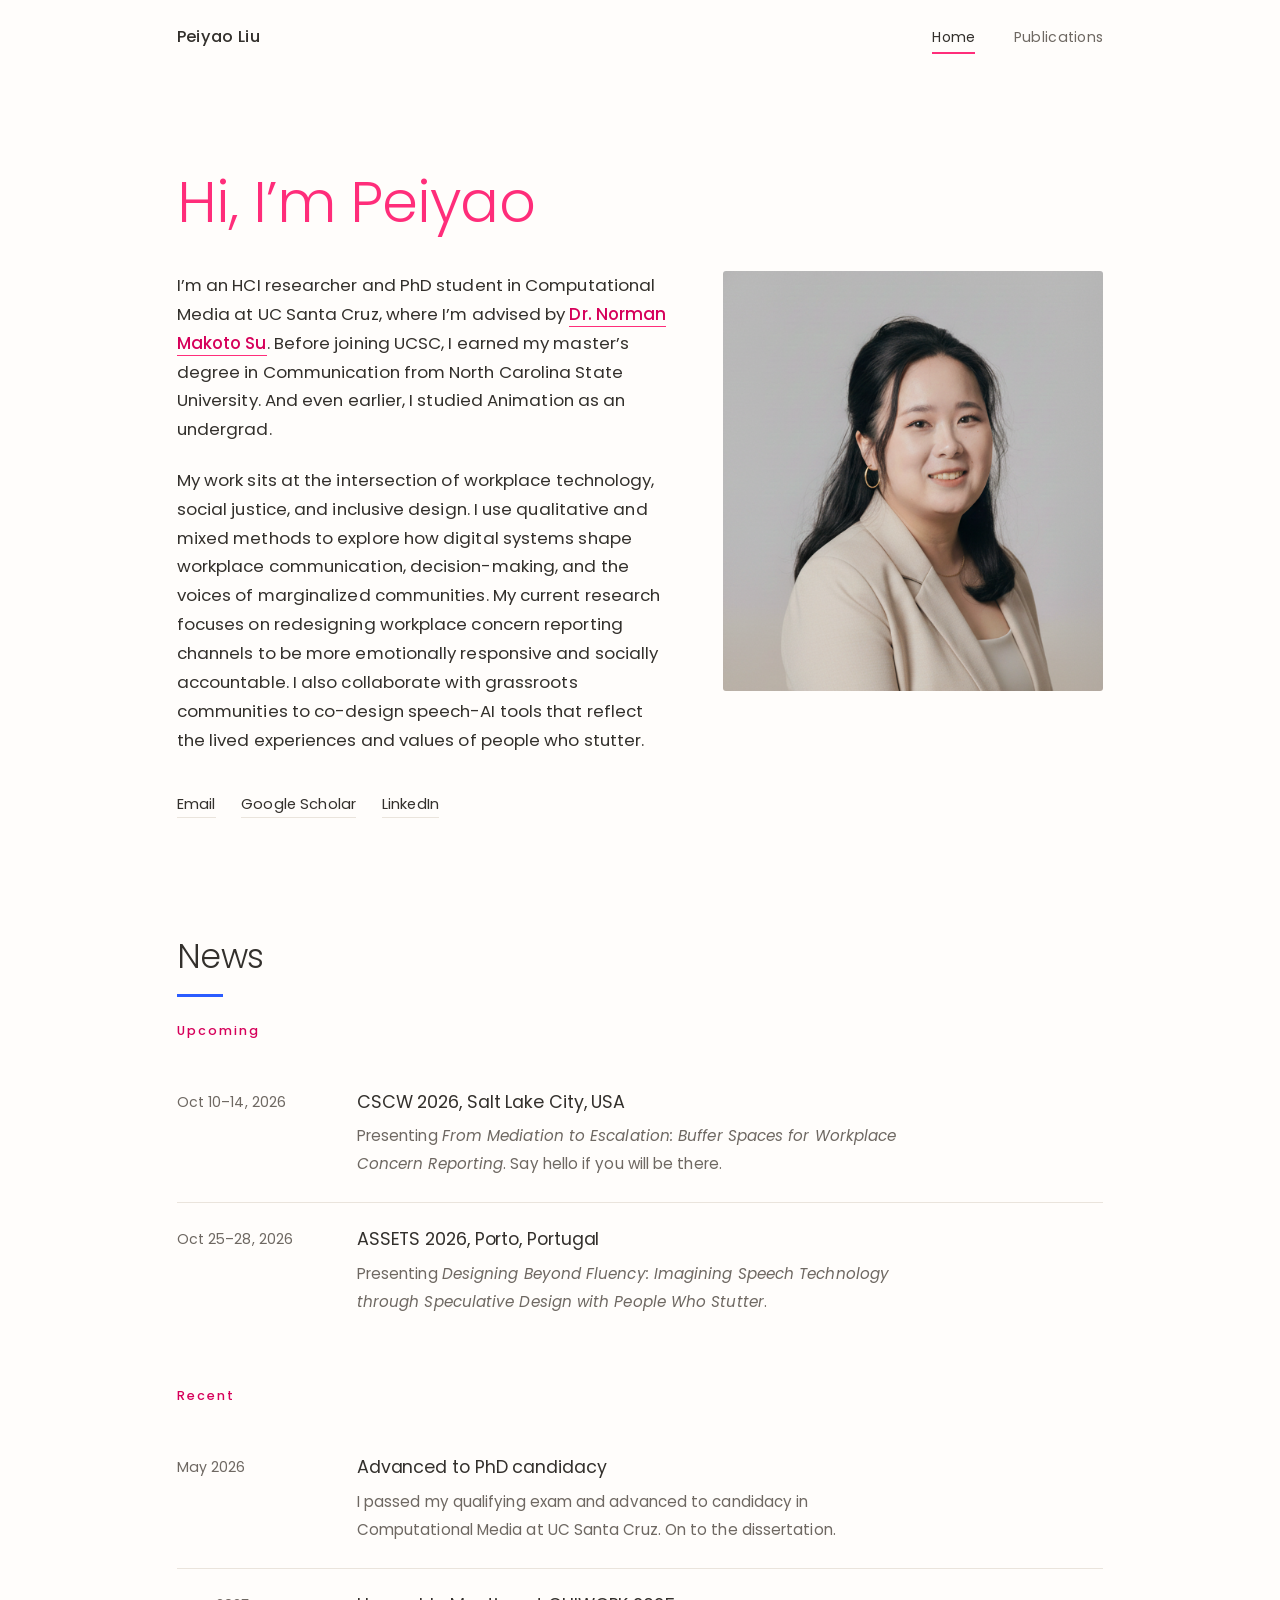
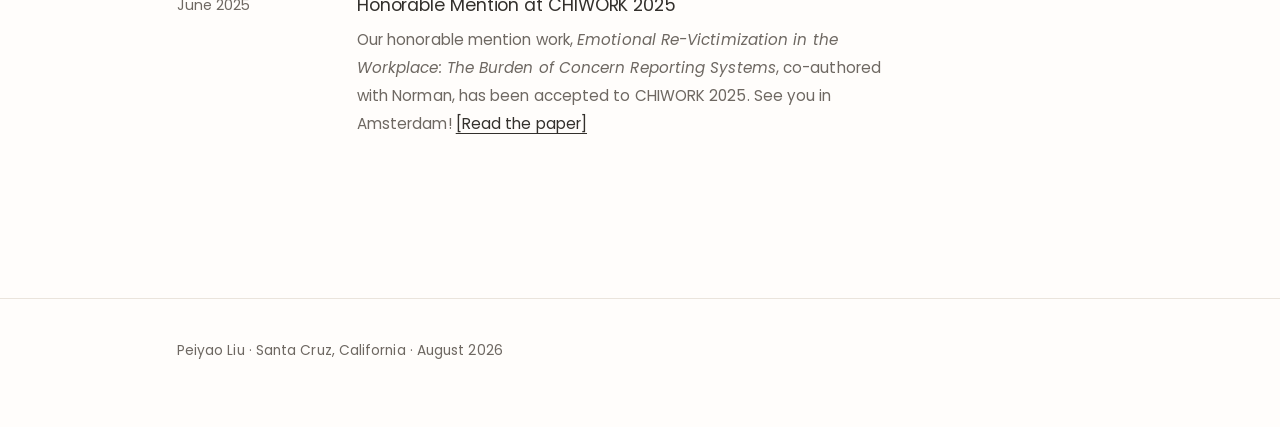
==== index.html @ ec0db19b "Update index.html" ====
<!doctype html>
<html lang="en">
<head>
<meta charset="utf-8">
<meta name="viewport" content="width=device-width, initial-scale=1">
<title>Peiyao Liu | PhD Candidate in Computational Media, UC Santa Cruz</title>
<meta name="description" content="Peiyao Liu is a PhD candidate in Computational Media at UC Santa Cruz researching the future of work, immigrant workers in tech, AI ethics, and social media for marginalized groups.">
<link rel="canonical" href="https://peiyao611.github.io/">
<meta property="og:type" content="website">
<meta property="og:title" content="Peiyao Liu | PhD Candidate in Computational Media, UC Santa Cruz">
<meta property="og:description" content="Peiyao Liu is a PhD candidate in Computational Media at UC Santa Cruz researching the future of work, immigrant workers in tech, AI ethics, and social media for marginalized groups.">
<meta property="og:url" content="https://peiyao611.github.io/">
<meta name="twitter:card" content="summary">
<link rel="preconnect" href="https://fonts.googleapis.com">
<link rel="preconnect" href="https://fonts.gstatic.com" crossorigin>
<link href="https://fonts.googleapis.com/css2?family=Poppins:ital,wght@0,300;0,400;0,500;0,600;1,400;1,600&display=swap" rel="stylesheet">
<link rel="stylesheet" href="assets/style.css">
<script type="application/ld+json">
{
  "@context": "https://schema.org",
  "@type": "Person",
  "name": "Peiyao Liu",
  "url": "https://peiyao611.github.io/",
  "jobTitle": "PhD Candidate",
  "affiliation": { "@type": "CollegeOrUniversity", "name": "University of California, Santa Cruz" },
  "knowsAbout": ["Human-Computer Interaction", "Future of work", "AI ethics", "Social media and social justice"],
  "sameAs": [
    "https://scholar.google.com/citations?user=ZYNm7hAAAAAJ&amp",
    "https://orcid.org/0000-0001-8702-888X",
    "https://peiyaoliu.sites.ucsc.edu",
    "https://github.com/peiyao611",
    "https://www.linkedin.com/in/peiyaoliu"
  ]
}
</script>
</head>

<body>
<a class="skip-link" href="#main">Skip to content</a>
<header class="topbar">
  <div class="shell topbar__inner">
    <a class="wordmark" href="index.html">Peiyao Liu</a>
    <nav class="nav" aria-label="Main">
      <a href="index.html" aria-current="page">Home</a>
      <a href="publications.html">Publications</a>
    </nav>
  </div>
</header>

<main id="main">

<section class="hero">
    <div class="shell">
      <h1 class="pink">Hi, I&rsquo;m Peiyao</h1>
      <div style="display:flex;flex-wrap:wrap;gap:3.5rem;align-items:flex-start">
        <div style="flex:1 1 360px;min-width:0">
          <p style="max-width:none">I&rsquo;m an HCI researcher and PhD student in Computational Media at UC Santa Cruz, where I&rsquo;m advised by <a href="https://users.soe.ucsc.edu/~normsu/" target="_blank" rel="noopener" style="color:var(--pink-deep);font-weight:500;text-decoration:none;border-bottom:1.5px solid var(--pink)">Dr. Norman Makoto Su</a>. Before joining UCSC, I earned my master&rsquo;s degree in Communication from North Carolina State University. And even earlier, I studied Animation as an undergrad.</p>
          <p style="max-width:none">My work sits at the intersection of workplace technology, social justice, and inclusive design. I use qualitative and mixed methods to explore how digital systems shape workplace communication, decision-making, and the voices of marginalized communities. My current research focuses on redesigning workplace concern reporting channels to be more emotionally responsive and socially accountable. I also collaborate with grassroots communities to co-design speech-AI tools that reflect the lived experiences and values of people who stutter.</p>
          <ul class="linkrow">
            <li><a href="mailto:pliu62@ucsc.edu">Email</a></li>
            <li><a href="https://scholar.google.com/citations?user=ZYNm7hAAAAAJ&amp;hl=en" rel="me">Google Scholar</a></li>
            <li><a href="https://www.linkedin.com/in/peiyaoliu" rel="me">LinkedIn</a></li>
          </ul>
        </div>
        <div style="flex:0 1 380px;min-width:250px">
          <img src="assets/images/portrait.png" alt="Portrait of Peiyao Liu" style="width:100%;border-radius:3px" onerror="this.remove()">
        </div>
      </div>
    </div>
  </section>

<section class="section">
    <div class="shell">
      <h2>News</h2>
      <hr class="dash dash--blue">

      <p class="cite__year cite__year--first">Upcoming</p>
      <ul class="entries">
        <li class="entry entry--plain reveal">
          <div class="entry__meta">Oct 10&ndash;14, 2026</div>
          <div>
            <h3 class="entry__title">CSCW 2026, Salt Lake City, USA</h3>
            <p class="entry__body">Presenting <em>From Mediation to Escalation: Buffer Spaces for Workplace Concern Reporting</em>. Say hello if you will be there.</p>
          </div>
        </li>
        <li class="entry entry--plain reveal">
          <div class="entry__meta">Oct 25&ndash;28, 2026</div>
          <div>
            <h3 class="entry__title">ASSETS 2026, Porto, Portugal</h3>
            <p class="entry__body">Presenting <em>Designing Beyond Fluency: Imagining Speech Technology through Speculative Design with People Who Stutter</em>.</p>
          </div>
        </li>
      </ul>

      <p class="cite__year">Recent</p>
      <ul class="entries">
        <li class="entry entry--plain reveal">
          <div class="entry__meta">May 2026</div>
          <div>
            <h3 class="entry__title">Advanced to PhD candidacy</h3>
            <p class="entry__body">I passed my qualifying exam and advanced to candidacy in Computational Media at UC Santa Cruz. On to the dissertation.</p>
          </div>
        </li>
        <li class="entry entry--plain reveal">
          <div class="entry__meta">June 2025</div>
          <div>
            <h3 class="entry__title">Honorable Mention at CHIWORK 2025</h3>
            <p class="entry__body">Our honorable mention work, <em>Emotional Re-Victimization in the Workplace: The Burden of Concern Reporting Systems</em>, co-authored with Norman, has been accepted to CHIWORK 2025. See you in Amsterdam! <a href="https://dl.acm.org/doi/pdf/10.1145/3729176.3729188" target="_blank" rel="noopener">[Read the paper]</a></p>
          </div>
        </li>
      </ul>
    </div>
  </section>

<footer class="footer">
  <div class="shell">
    <p>Peiyao Liu &middot; Santa Cruz, California &middot; August 2026</p>
  </div>
</footer>

<script src="assets/main.js"></script>
</body>
</html>
---- assets/style.css ----
/* =========================================================
   Personal site stylesheet
   Palette and fonts live in the :root block below.
   ========================================================= */

:root {
  --paper:      #FFFDFB;
  --surface:    #FFFFFF;
  --ink:        #33302C;
  --ink-soft:   #6E6862;
  --rule:       #EAE4DC;

  --pink:       #FF2D7A;
  --pink-deep:  #D6005A;
  --blue:       #2B5CFF;
  --blue-deep:  #1B3FD1;

  --font: "Poppins", system-ui, -apple-system, sans-serif;

  --measure: 62ch;
  --gutter: clamp(1.5rem, 6vw, 5.5rem);
  --shell: 1080px;
}

*, *::before, *::after { box-sizing: border-box; }

html { scroll-behavior: smooth; }

body {
  margin: 0;
  background: var(--paper);
  color: var(--ink);
  font-family: var(--font);
  font-weight: 400;
  font-size: 1.02rem;
  line-height: 1.72;
  letter-spacing: 0.005em;
  -webkit-font-smoothing: antialiased;
}

::selection { background: var(--pink); color: #fff; }

img { max-width: 100%; display: block; }

a { color: var(--ink); text-decoration-thickness: 1px; text-underline-offset: 4px; transition: color 0.2s ease; }
a:hover { color: var(--pink-deep); }

:focus-visible { outline: 2px solid var(--pink); outline-offset: 4px; border-radius: 2px; }

.shell { width: 100%; max-width: var(--shell); margin-inline: auto; padding-inline: var(--gutter); }

.skip-link { position: absolute; left: -9999px; background: var(--ink); color: #fff; padding: 0.6rem 1rem; z-index: 99; }
.skip-link:focus { left: 1rem; top: 1rem; }

/* ---------- top bar ---------- */

.topbar {
  position: sticky; top: 0; z-index: 50;
  background: rgba(255, 253, 251, 0.92);
  backdrop-filter: blur(10px);
}

.topbar__inner {
  display: flex; align-items: center; justify-content: space-between;
  gap: 1.5rem; min-height: 74px;
}

.wordmark {
  font-size: 1.02rem;
  font-weight: 500;
  letter-spacing: 0.02em;
  color: var(--ink);
  text-decoration: none;
}
.wordmark:hover { color: var(--pink-deep); }

.nav { display: flex; gap: clamp(1.1rem, 3vw, 2.4rem); }

.nav a {
  font-size: 0.88rem;
  font-weight: 400;
  letter-spacing: 0.02em;
  color: var(--ink-soft);
  text-decoration: none;
  padding: 0.3rem 0;
  position: relative;
}
.nav a::after {
  content: "";
  position: absolute; left: 0; right: 0; bottom: 0;
  height: 2px; background: var(--pink);
  transform: scaleX(0); transform-origin: left;
  transition: transform 0.3s cubic-bezier(0.22, 1, 0.36, 1);
}
.nav a:hover { color: var(--ink); }
.nav a:hover::after, .nav a[aria-current="page"]::after { transform: scaleX(1); }
.nav a[aria-current="page"] { color: var(--ink); }

/* ---------- typography ---------- */

h1, h2, h3 { font-weight: 300; line-height: 1.14; margin: 0 0 1.1rem; letter-spacing: -0.015em; }
h1 { font-size: clamp(2.4rem, 5.5vw, 3.6rem); }
h2 { font-size: clamp(1.55rem, 3vw, 2.1rem); }
h3 { font-size: 1.16rem; font-weight: 500; line-height: 1.45; letter-spacing: 0; margin-bottom: 0.5rem; }

h1.pink { color: var(--pink); }
.hilite { color: var(--pink); }
.hilite--blue { color: var(--blue); }

p { max-width: var(--measure); margin: 0 0 1.35rem; }
.lede { font-size: 1.06rem; color: var(--ink-soft); }
.muted { color: var(--ink-soft); }

/* the short accent dash used under section headings */
.dash { width: 46px; height: 3px; background: var(--pink); border: 0; margin: 0 0 1.4rem; }
.dash--blue { background: var(--blue); }
.dash--right { margin-left: auto; }

/* status flag next to a title, e.g. (Accepted) */
.status { color: var(--pink); font-style: italic; font-weight: 400; font-size: 0.92em; }

/* fill-me-in marker */
.todo { color: var(--pink-deep); }

.section { padding-block: clamp(2rem, 4vw, 3rem); }
.section--tight { padding-block: clamp(1.2rem, 2.5vw, 1.8rem); }
.section--first { padding-top: clamp(1.8rem, 4vw, 2.8rem); }

/* ---------- hero ---------- */

.hero { padding-block: clamp(3rem, 9vw, 6rem) clamp(2rem, 5vw, 3.5rem); }
.hero h1 { margin-bottom: 2.2rem; }
.hero p { font-size: 1.05rem; }
.hero__grid { display: grid; grid-template-columns: minmax(0, 1.55fr) minmax(0, 1fr); gap: clamp(2rem, 5vw, 4.5rem); align-items: start; }
.hero__grid .portrait { max-width: 100%; }
@media (max-width: 760px) { .hero__grid { grid-template-columns: 1fr; } .hero__grid .portrait { max-width: 250px; } }

.linkrow { display: flex; flex-wrap: wrap; gap: 1.6rem; margin-top: 2.2rem; padding: 0; list-style: none; }
.linkrow a {
  font-size: 0.92rem;
  letter-spacing: 0.01em;
  color: var(--ink);
  text-decoration: none;
  padding-bottom: 3px;
  border-bottom: 1.5px solid var(--rule);
  transition: border-color 0.22s ease, color 0.22s ease;
}
.linkrow a:hover { color: var(--pink-deep); border-color: var(--pink); }

/* ---------- research blocks ---------- */

.blocks { display: grid; grid-template-columns: repeat(auto-fit, minmax(250px, 1fr)); gap: clamp(2rem, 4vw, 3.2rem); margin-top: 1rem; }

.block__no {
  font-size: 0.82rem;
  letter-spacing: 0.14em;
  color: var(--pink);
  display: block;
  margin-bottom: 0.9rem;
}
.blocks > div:nth-child(2) .block__no { color: var(--blue); }
.blocks > div:nth-child(3) .block__no { color: var(--ink-soft); }
.blocks p { font-size: 0.97rem; color: var(--ink-soft); margin-bottom: 0; }

/* ---------- publication and news entries ---------- */

.entries { list-style: none; margin: 0; padding: 0; }

.entry {
  display: grid;
  grid-template-columns: 270px minmax(0, 1fr);
  gap: clamp(1.5rem, 4vw, 3rem);
  padding-block: clamp(2rem, 4vw, 3.2rem);
  align-items: start;
}
.entry + .entry { border-top: 1px solid var(--rule); }

.entry__thumb { background: #F4F1EC; border-radius: 3px; overflow: hidden; aspect-ratio: 4 / 3; }
.entry__thumb img { width: 100%; height: 100%; object-fit: cover; }

.entry__title { font-size: 1.3rem; font-weight: 400; line-height: 1.4; letter-spacing: -0.005em; margin: 0 0 0.5rem; }
.entry__authors { font-size: 0.95rem; font-style: italic; color: var(--ink); margin: 0 0 0.7rem; }
.entry__authors strong { font-weight: 600; font-style: italic; }
.entry__body { font-size: 0.95rem; color: var(--ink-soft); margin: 0; line-height: 1.85; }
.entry__links { margin-top: 1rem; display: flex; flex-wrap: wrap; gap: 0.6rem; align-items: baseline; font-size: 0.9rem; }
.entry__venue { color: var(--pink); }

/* text-only entry rows, for news / teaching / service */
.entry--plain { grid-template-columns: 132px minmax(0, 1fr); padding-block: 1.5rem; }
.entry--plain .entry__meta { font-size: 0.88rem; color: var(--ink-soft); }
.entry--plain .entry__title { font-size: 1.1rem; }

/* ---------- layout helpers ---------- */

.split { display: grid; grid-template-columns: repeat(auto-fit, minmax(275px, 1fr)); gap: clamp(2rem, 5vw, 4rem); align-items: start; }

.figure { margin: 0; background: #F4F1EC; border-radius: 3px; overflow: hidden; }
.figure img { width: 100%; }
.figure figcaption { font-size: 0.85rem; color: var(--ink-soft); padding: 0.85rem 0.2rem; }

.portrait { max-width: 300px; border-radius: 3px; overflow: hidden; background: #F4F1EC; aspect-ratio: 4 / 5; }
.portrait img { width: 100%; height: 100%; object-fit: cover; }

.callout { border-left: 3px solid var(--pink); padding: 0.2rem 0 0.2rem 1.6rem; }
.callout p:last-child { margin-bottom: 0; }

/* ---------- footer ---------- */

.footer { margin-top: clamp(3rem, 7vw, 5.5rem); padding-block: 2.5rem 4rem; border-top: 1px solid var(--rule); }
.footer p { font-size: 0.86rem; color: var(--ink-soft); margin: 0; }

/* ---------- scroll reveal ---------- */

.reveal { opacity: 0; transform: translateY(18px); }
.reveal.is-visible {
  opacity: 1; transform: none;
  transition: opacity 0.7s ease, transform 0.7s cubic-bezier(0.22, 1, 0.36, 1);
}

@media (prefers-reduced-motion: reduce) {
  html { scroll-behavior: auto; }
  .reveal, .reveal.is-visible { opacity: 1; transform: none; transition: none; }
}

/* ---------- responsive ---------- */

@media (max-width: 760px) {
  body { line-height: 1.68; }
  .entry { grid-template-columns: 1fr; gap: 1.2rem; }
  .entry__thumb { max-width: 320px; }
  .entry--plain { grid-template-columns: 1fr; gap: 0.3rem; }
  .topbar__inner { flex-direction: column; align-items: flex-start; gap: 0.25rem; padding-block: 0.9rem; min-height: 0; }
  .nav { flex-wrap: wrap; }
}

.hero__grid {
  display: grid;
  grid-template-columns: minmax(0, 1.55fr) minmax(0, 1fr);
  gap: clamp(2rem, 5vw, 4.5rem);
  align-items: start;
}
.hero__grid > div:first-child p { max-width: none; }
.hero__grid .portrait { max-width: 100%; }
@media (max-width: 760px) {
  .hero__grid { grid-template-columns: 1fr; }
  .hero__grid .portrait { max-width: 250px; }
}

.cite-list { list-style: none; margin: 0; padding: 0; }
.cite { margin: 0 0 2rem; max-width: 76ch; }
.cite:last-child { margin-bottom: 0; }
.cite p { max-width: none; margin: 0; font-size: 0.97rem; line-height: 1.8; color: var(--ink-soft); }
.cite strong { color: var(--ink); font-weight: 600; }
.cite__title { color: var(--ink); font-weight: 500; }
.cite__year { font-size: 0.8rem; font-weight: 500; letter-spacing: 0.16em; color: var(--pink-deep); margin: 2.8rem 0 1.5rem; }
.cite__year--first { margin-top: 1.4rem; }
.cite__award { color: var(--pink); font-weight: 500; }
.cite__note { font-size: 0.9rem; }

.section--first h1 { font-size: clamp(2.2rem, 4.5vw, 3.2rem); }
.section--first { padding-top: 2rem; padding-bottom: 0; }
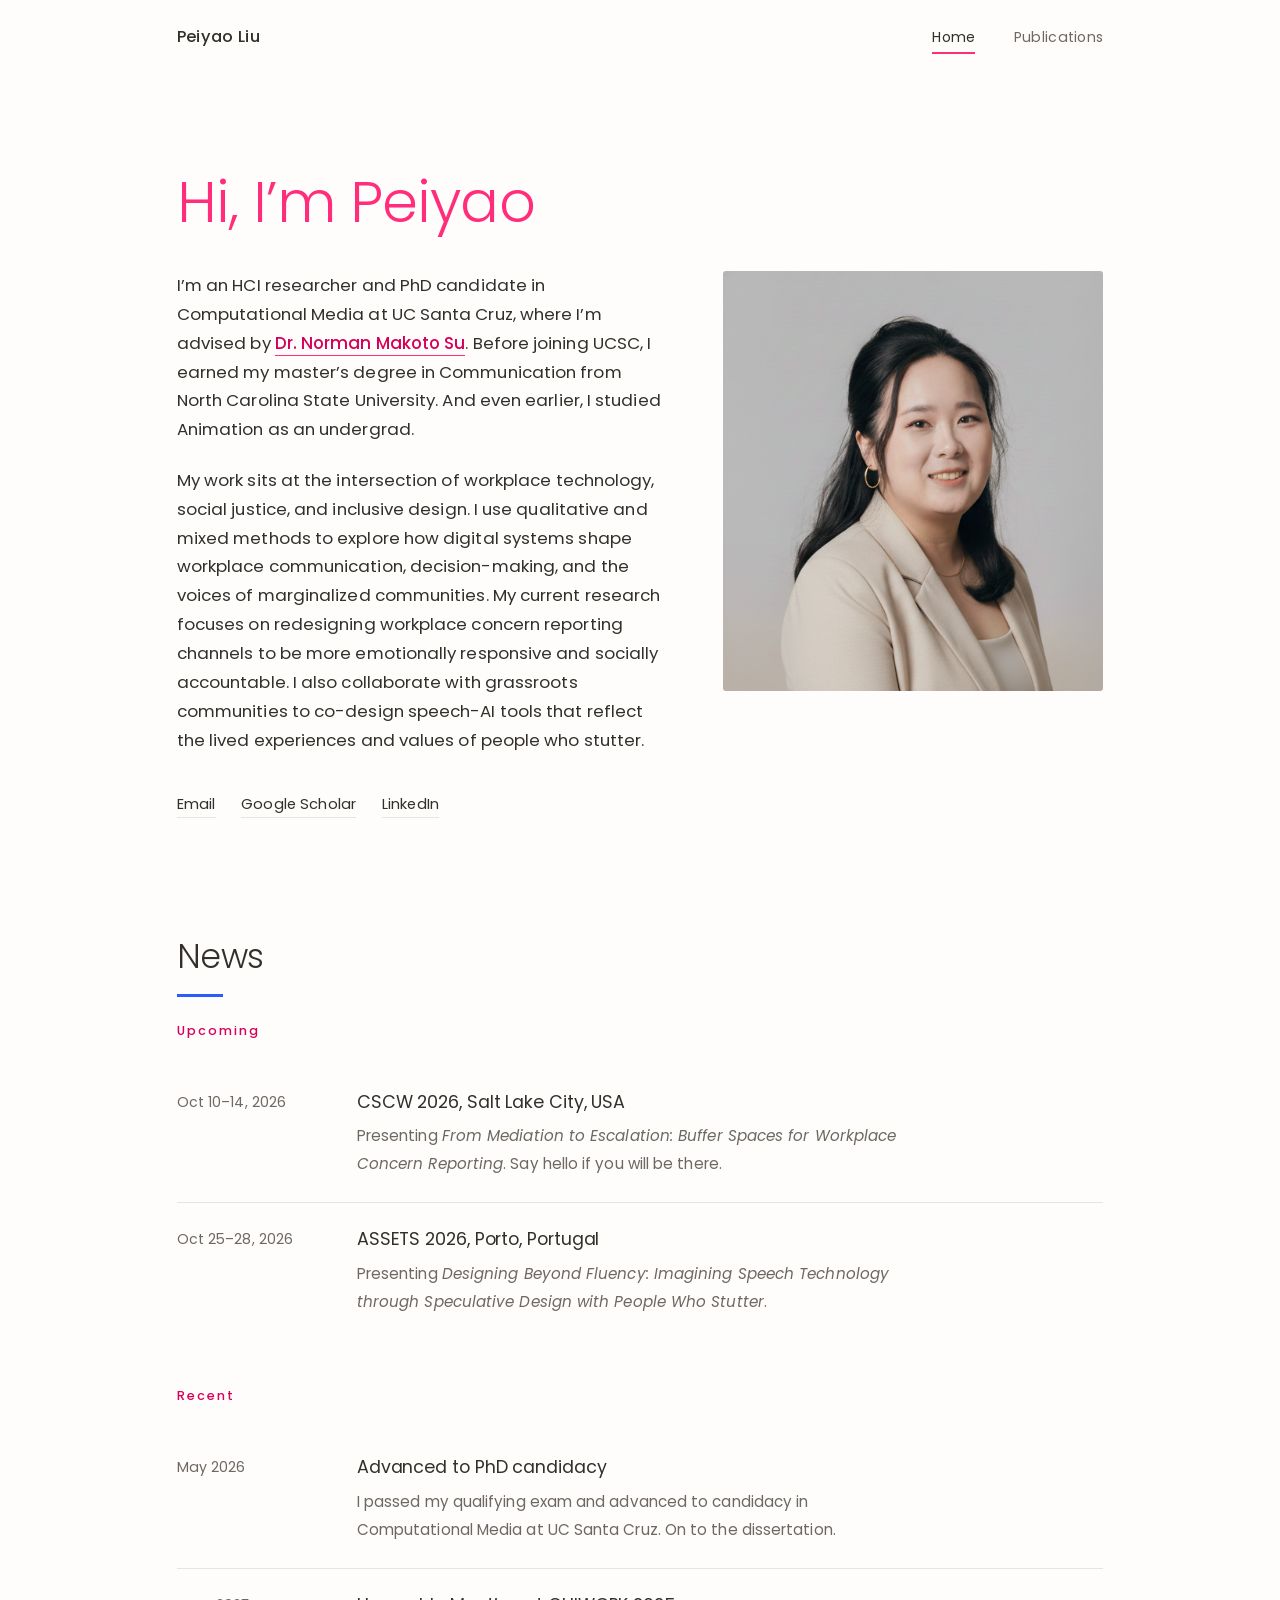
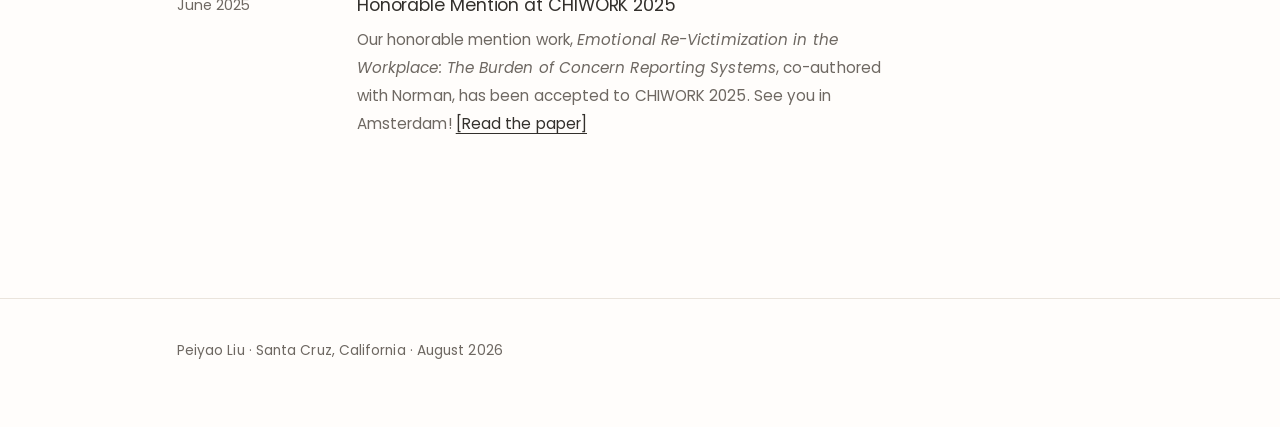
==== commit fba54d82: "Update index.html" ====
--- a/index.html
+++ b/index.html
@@ -3,12 +3,13 @@
 <head>
 <meta charset="utf-8">
 <meta name="viewport" content="width=device-width, initial-scale=1">
+<meta name="google-site-verification" content="OqQ3rB3EQa7Wdlz7HhYcIjHbRoKOcYpCDoKTre46e4U" />
 <title>Peiyao Liu | PhD Candidate in Computational Media, UC Santa Cruz</title>
-<meta name="description" content="Peiyao Liu is a PhD candidate in Computational Media at UC Santa Cruz researching the future of work, immigrant workers in tech, AI ethics, and social media for marginalized groups.">
+<meta name="description" content="Peiyao Liu is a PhD candidate in Computational Media at UC Santa Cruz, researching workplace concern reporting systems and speech AI accessibility for people who stutter.">
 <link rel="canonical" href="https://peiyao611.github.io/">
 <meta property="og:type" content="website">
 <meta property="og:title" content="Peiyao Liu | PhD Candidate in Computational Media, UC Santa Cruz">
-<meta property="og:description" content="Peiyao Liu is a PhD candidate in Computational Media at UC Santa Cruz researching the future of work, immigrant workers in tech, AI ethics, and social media for marginalized groups.">
+<meta property="og:description" content="Peiyao Liu is a PhD candidate in Computational Media at UC Santa Cruz, researching workplace concern reporting systems and speech AI accessibility for people who stutter.">
 <meta property="og:url" content="https://peiyao611.github.io/">
 <meta name="twitter:card" content="summary">
 <link rel="preconnect" href="https://fonts.googleapis.com">
@@ -25,7 +26,7 @@
   "affiliation": { "@type": "CollegeOrUniversity", "name": "University of California, Santa Cruz" },
   "knowsAbout": ["Human-Computer Interaction", "Future of work", "AI ethics", "Social media and social justice"],
   "sameAs": [
-    "https://scholar.google.com/citations?user=ZYNm7hAAAAAJ&amp",
+    "https://scholar.google.com/citations?user=ZYNm7hAAAAAJ&amp;hl=en",
     "https://orcid.org/0000-0001-8702-888X",
     "https://peiyaoliu.sites.ucsc.edu",
     "https://github.com/peiyao611",
@@ -54,7 +55,7 @@
       <h1 class="pink">Hi, I&rsquo;m Peiyao</h1>
       <div style="display:flex;flex-wrap:wrap;gap:3.5rem;align-items:flex-start">
         <div style="flex:1 1 360px;min-width:0">
-          <p style="max-width:none">I&rsquo;m an HCI researcher and PhD student in Computational Media at UC Santa Cruz, where I&rsquo;m advised by <a href="https://users.soe.ucsc.edu/~normsu/" target="_blank" rel="noopener" style="color:var(--pink-deep);font-weight:500;text-decoration:none;border-bottom:1.5px solid var(--pink)">Dr. Norman Makoto Su</a>. Before joining UCSC, I earned my master&rsquo;s degree in Communication from North Carolina State University. And even earlier, I studied Animation as an undergrad.</p>
+          <p style="max-width:none">I&rsquo;m an HCI researcher and PhD candidate in Computational Media at UC Santa Cruz, where I&rsquo;m advised by <a href="https://users.soe.ucsc.edu/~normsu/" target="_blank" rel="noopener" style="color:var(--pink-deep);font-weight:500;text-decoration:none;border-bottom:1.5px solid var(--pink)">Dr. Norman Makoto Su</a>. Before joining UCSC, I earned my master&rsquo;s degree in Communication from North Carolina State University. And even earlier, I studied Animation as an undergrad.</p>
           <p style="max-width:none">My work sits at the intersection of workplace technology, social justice, and inclusive design. I use qualitative and mixed methods to explore how digital systems shape workplace communication, decision-making, and the voices of marginalized communities. My current research focuses on redesigning workplace concern reporting channels to be more emotionally responsive and socially accountable. I also collaborate with grassroots communities to co-design speech-AI tools that reflect the lived experiences and values of people who stutter.</p>
           <ul class="linkrow">
             <li><a href="mailto:pliu62@ucsc.edu">Email</a></li>
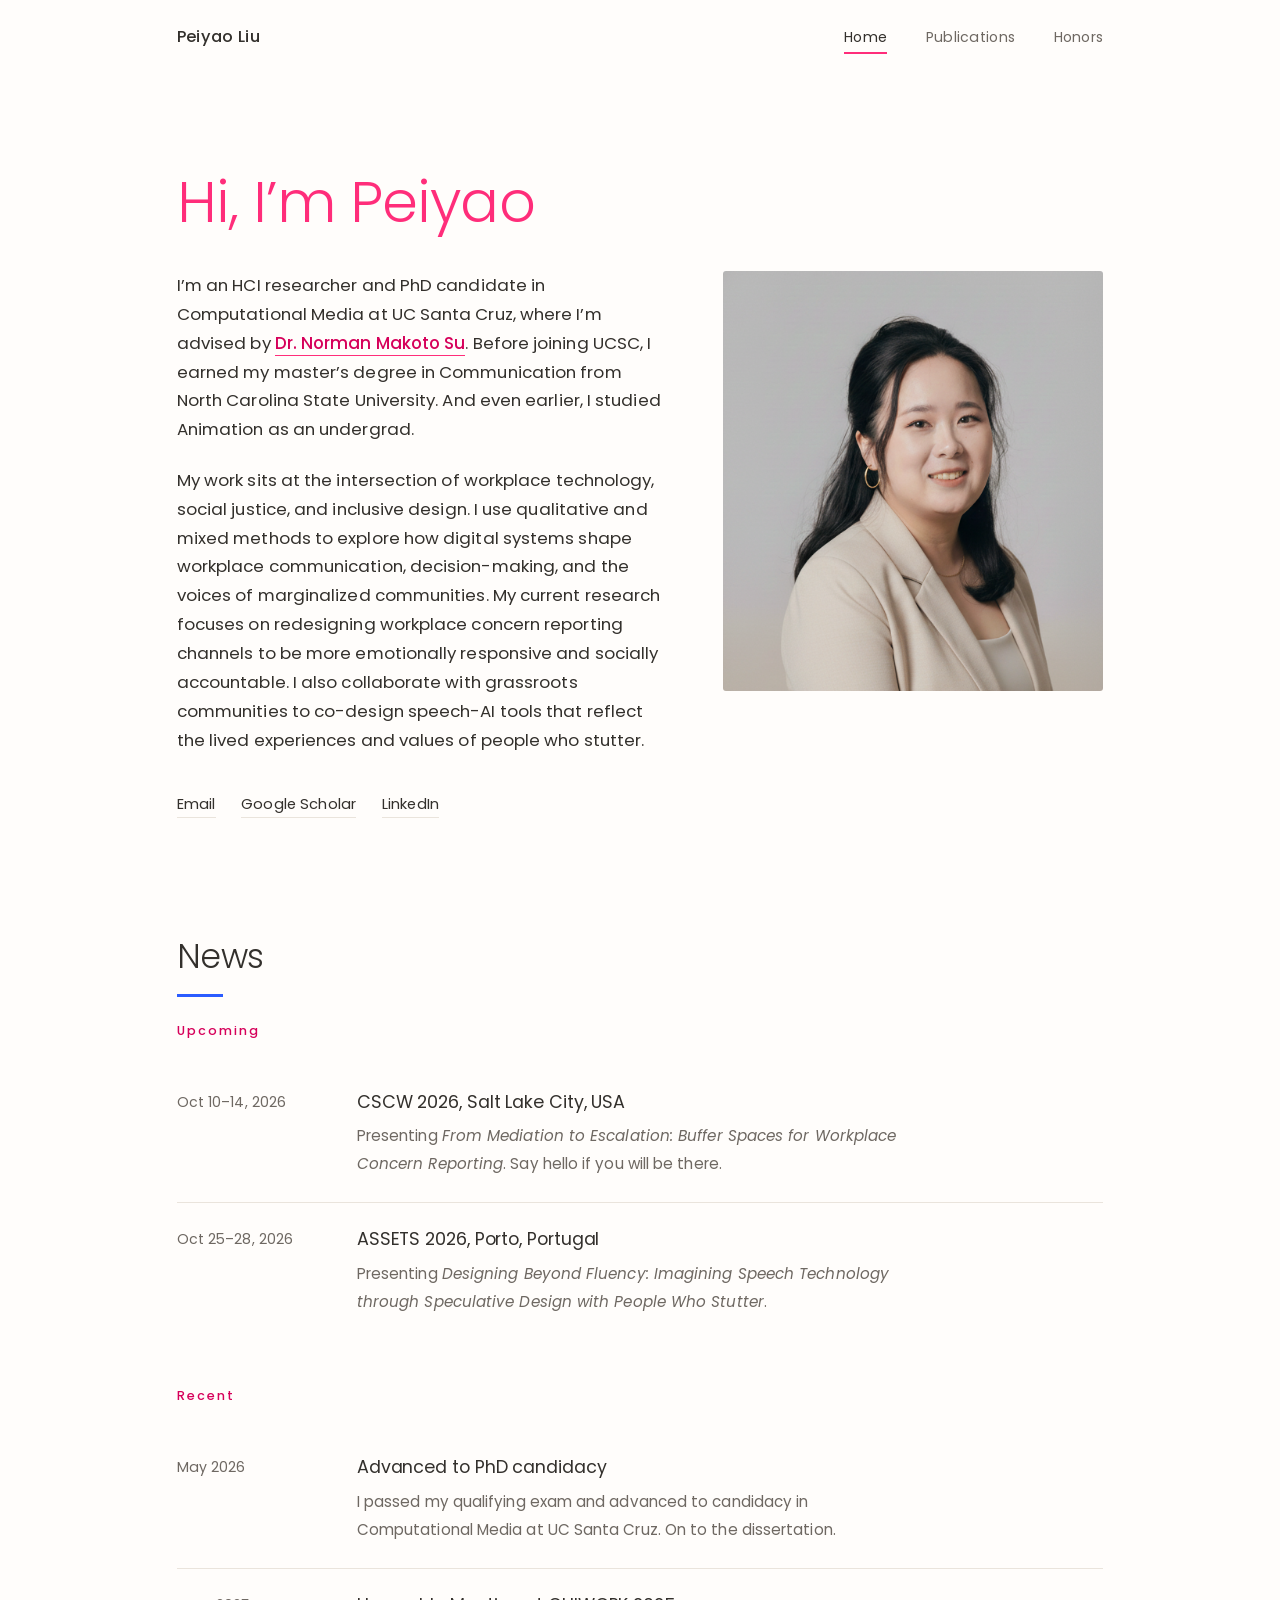
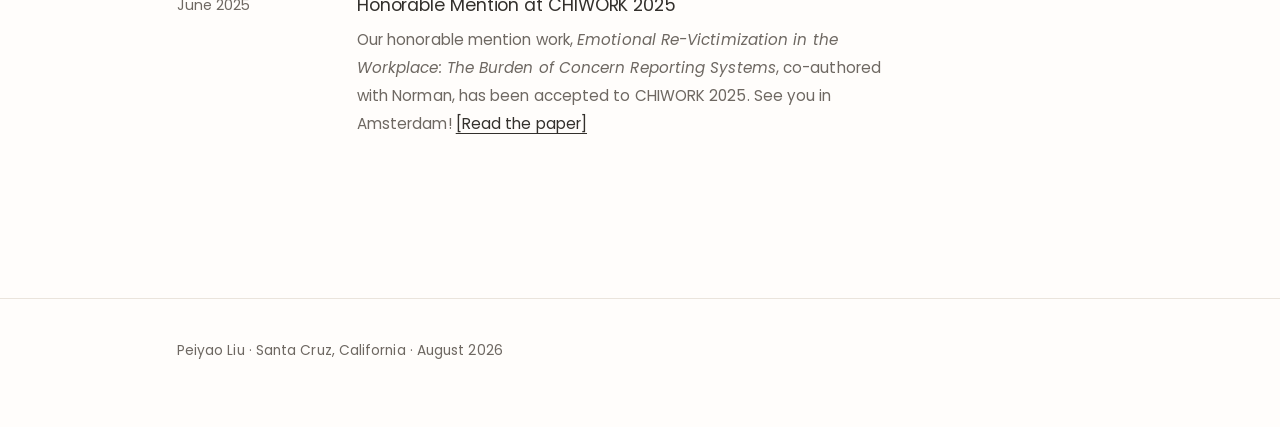
==== commit 2e311ebf: "Add Honors & Awards page; add BibTeX citation buttons to publications - New honors.html listing fell" ====
--- a/index.html
+++ b/index.html
@@ -44,6 +44,7 @@
     <nav class="nav" aria-label="Main">
       <a href="index.html" aria-current="page">Home</a>
       <a href="publications.html">Publications</a>
+      <a href="honors.html">Honors</a>
     </nav>
   </div>
 </header>
--- a/assets/style.css
+++ b/assets/style.css
@@ -189,6 +189,9 @@
 .entry--plain { grid-template-columns: 132px minmax(0, 1fr); padding-block: 1.5rem; }
 .entry--plain .entry__meta { font-size: 0.88rem; color: var(--ink-soft); }
 .entry--plain .entry__title { font-size: 1.1rem; }
+
+/* year-only meta column, colored like the publications year headings */
+.entry--award .entry__meta { color: var(--pink-deep); font-weight: 500; }
 
 /* ---------- layout helpers ---------- */
 
@@ -257,5 +260,22 @@
 .cite__award { color: var(--pink); font-weight: 500; }
 .cite__note { font-size: 0.9rem; }
 
+.cite-btn {
+  font: inherit;
+  font-size: 0.97rem;
+  color: var(--ink);
+  background: none;
+  border: 0;
+  padding: 0;
+  margin: 0;
+  cursor: pointer;
+  text-decoration-thickness: 1px;
+  text-underline-offset: 4px;
+  text-decoration: underline;
+  transition: color 0.2s ease;
+}
+.cite-btn:hover { color: var(--pink-deep); }
+.cite-btn.is-copied { color: var(--blue-deep); }
+
 .section--first h1 { font-size: clamp(2.2rem, 4.5vw, 3.2rem); }
 .section--first { padding-top: 2rem; padding-bottom: 0; }
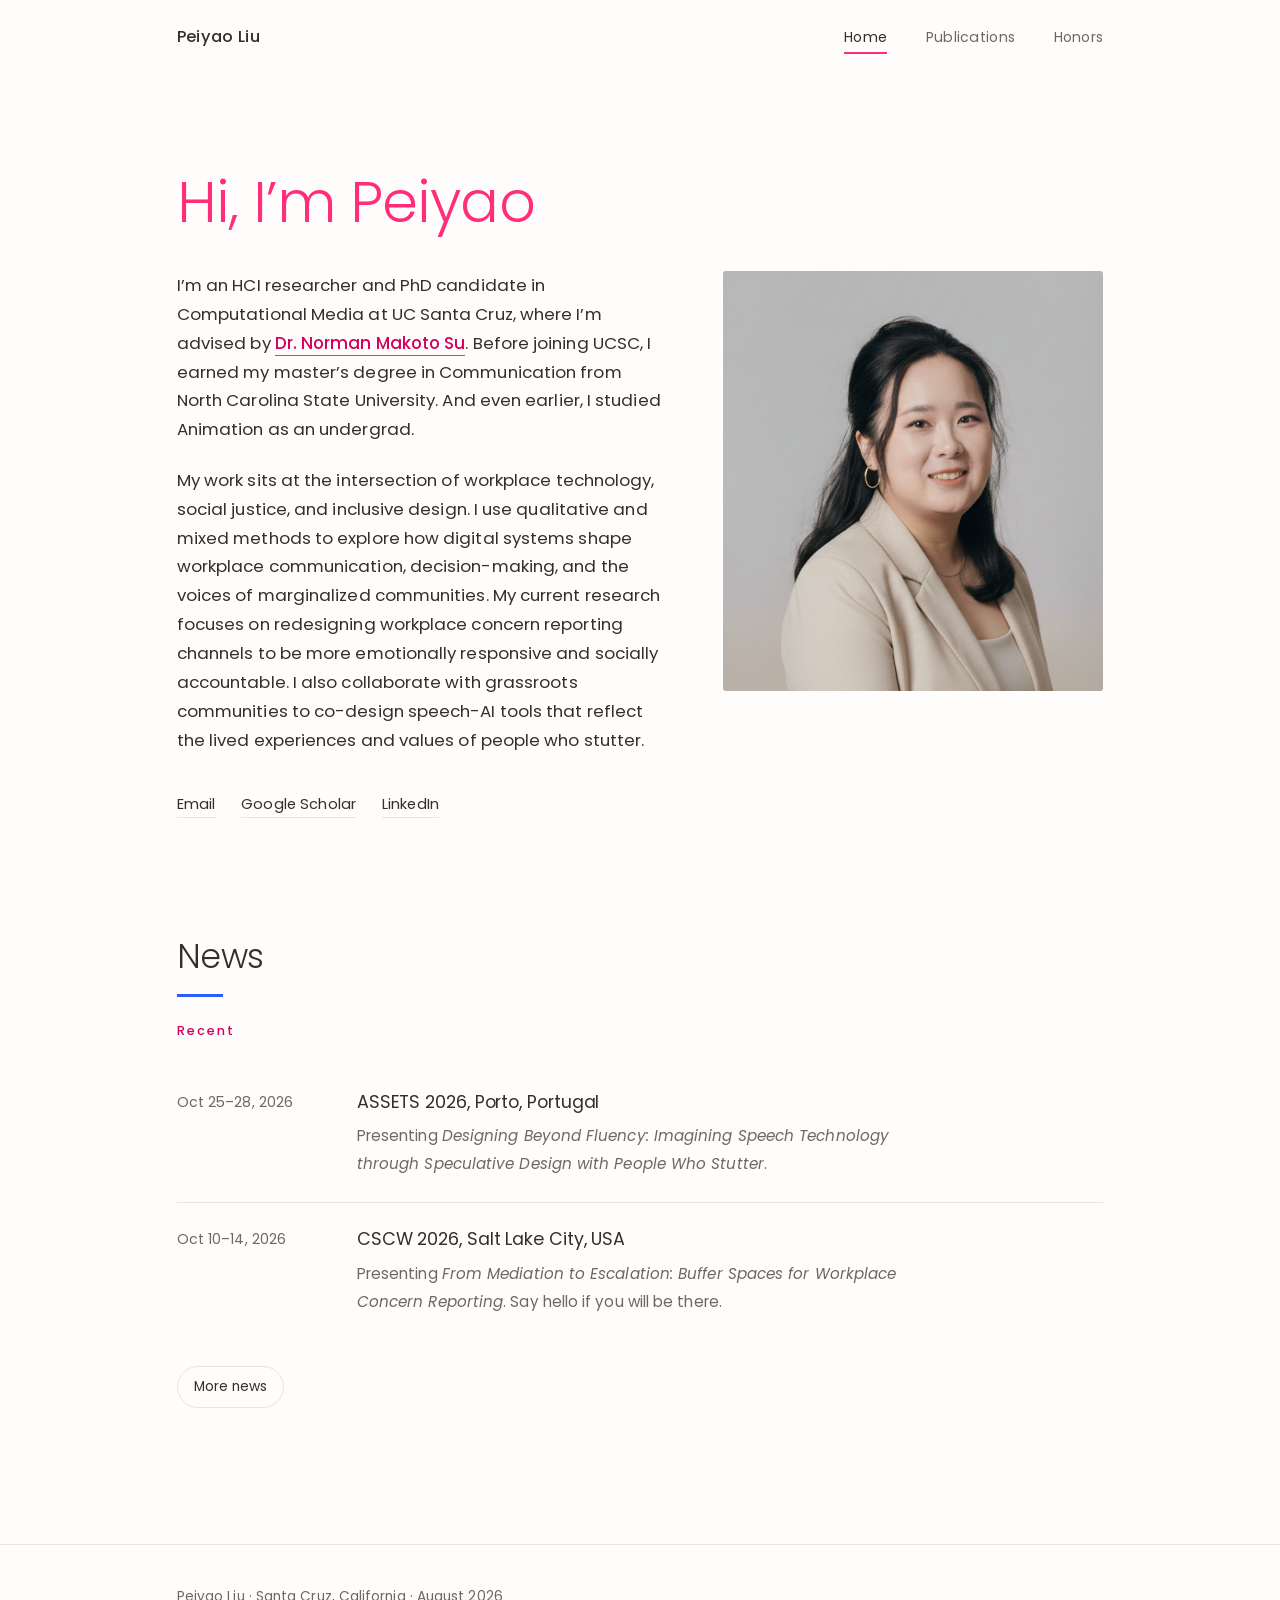
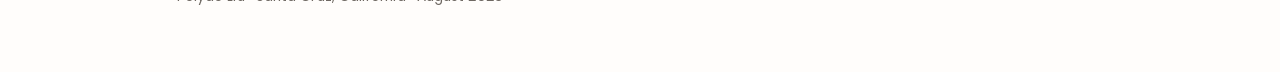
==== commit 2db16598: "Tighten publications/honors layout, add Scholar button and book chapters section, auto-collapsing ne" ====
--- a/index.html
+++ b/index.html
@@ -76,16 +76,16 @@
       <h2>News</h2>
       <hr class="dash dash--blue">
 
-      <p class="cite__year cite__year--first">Upcoming</p>
-      <ul class="entries">
-        <li class="entry entry--plain reveal">
+      <p class="cite__year cite__year--first" id="news-upcoming-label">Upcoming</p>
+      <ul class="entries" id="news-upcoming">
+        <li class="entry entry--plain reveal" data-date="2026-10-14">
           <div class="entry__meta">Oct 10&ndash;14, 2026</div>
           <div>
             <h3 class="entry__title">CSCW 2026, Salt Lake City, USA</h3>
             <p class="entry__body">Presenting <em>From Mediation to Escalation: Buffer Spaces for Workplace Concern Reporting</em>. Say hello if you will be there.</p>
           </div>
         </li>
-        <li class="entry entry--plain reveal">
+        <li class="entry entry--plain reveal" data-date="2026-10-28">
           <div class="entry__meta">Oct 25&ndash;28, 2026</div>
           <div>
             <h3 class="entry__title">ASSETS 2026, Porto, Portugal</h3>
@@ -94,20 +94,27 @@
         </li>
       </ul>
 
-      <p class="cite__year">Recent</p>
-      <ul class="entries">
-        <li class="entry entry--plain reveal">
+      <p class="cite__year" id="news-recent-label">Recent</p>
+      <ul class="entries" id="news-recent">
+        <li class="entry entry--plain reveal" data-date="2026-05-31">
           <div class="entry__meta">May 2026</div>
           <div>
             <h3 class="entry__title">Advanced to PhD candidacy</h3>
             <p class="entry__body">I passed my qualifying exam and advanced to candidacy in Computational Media at UC Santa Cruz. On to the dissertation.</p>
           </div>
         </li>
-        <li class="entry entry--plain reveal">
+        <li class="entry entry--plain reveal" data-date="2025-06-30">
           <div class="entry__meta">June 2025</div>
           <div>
             <h3 class="entry__title">Honorable Mention at CHIWORK 2025</h3>
             <p class="entry__body">Our honorable mention work, <em>Emotional Re-Victimization in the Workplace: The Burden of Concern Reporting Systems</em>, co-authored with Norman, has been accepted to CHIWORK 2025. See you in Amsterdam! <a href="https://dl.acm.org/doi/pdf/10.1145/3729176.3729188" target="_blank" rel="noopener">[Read the paper]</a></p>
+          </div>
+        </li>
+        <li class="entry entry--plain reveal" data-date="2025-10-31">
+          <div class="entry__meta">October 2025</div>
+          <div>
+            <h3 class="entry__title">Best Paper Award at AIES 2025</h3>
+            <p class="entry__body">Our paper, <em>Govern With, Not For: Understanding the Stuttering Community&rsquo;s Preferences and Goals for Speech AI Data Governance in the US and China</em>, with Jingjin Li, Rebecca Lietz, Ningjing Tang, Norman Makoto Su, and Shaomei Wu, received the Best Paper Award at AIES 2025. <a href="https://ojs.aaai.org/index.php/AIES/article/view/36654/38792" target="_blank" rel="noopener">[Read the paper]</a></p>
           </div>
         </li>
       </ul>
--- a/assets/style.css
+++ b/assets/style.css
@@ -253,8 +253,8 @@
 .cite { margin: 0 0 2rem; max-width: 76ch; }
 .cite:last-child { margin-bottom: 0; }
 .cite p { max-width: none; margin: 0; font-size: 0.97rem; line-height: 1.8; color: var(--ink-soft); }
-.cite strong { color: var(--ink); font-weight: 600; }
-.cite__title { color: var(--ink); font-weight: 500; }
+.cite strong { color: var(--pink-deep); font-weight: 600; }
+.cite__title { color: var(--ink); font-weight: 400; }
 .cite__year { font-size: 0.8rem; font-weight: 500; letter-spacing: 0.16em; color: var(--pink-deep); margin: 2.8rem 0 1.5rem; }
 .cite__year--first { margin-top: 1.4rem; }
 .cite__award { color: var(--pink); font-weight: 500; }
@@ -277,5 +277,55 @@
 .cite-btn:hover { color: var(--pink-deep); }
 .cite-btn.is-copied { color: var(--blue-deep); }
 
+/* ---------- Google Scholar button ---------- */
+
+.scholar-btn {
+  display: inline-flex;
+  align-items: center;
+  gap: 0.5rem;
+  font-size: 0.86rem;
+  color: var(--ink);
+  text-decoration: none;
+  padding: 0.5rem 1rem;
+  border: 1.5px solid var(--rule);
+  border-radius: 999px;
+  margin: 0 0 1.8rem;
+  transition: border-color 0.22s ease, color 0.22s ease, background 0.22s ease;
+}
+.scholar-btn svg { flex: none; }
+.scholar-btn:hover { color: var(--pink-deep); border-color: var(--pink); background: #FFF6FA; }
+
+/* ---------- News: collapsed "Recent" entries + more/less toggle ---------- */
+
+.is-collapsed { display: none; }
+
+.more-btn {
+  display: inline-flex;
+  align-items: center;
+  font: inherit;
+  font-size: 0.86rem;
+  color: var(--ink);
+  background: none;
+  cursor: pointer;
+  padding: 0.5rem 1rem;
+  border: 1.5px solid var(--rule);
+  border-radius: 999px;
+  margin-top: 1.6rem;
+  transition: border-color 0.22s ease, color 0.22s ease, background 0.22s ease;
+}
+.more-btn:hover { color: var(--pink-deep); border-color: var(--pink); background: #FFF6FA; }
+
+/* ---------- tighter publications list ---------- */
+
+#page-publications .cite { margin-bottom: 1.1rem; }
+#page-publications .cite p { line-height: 1.6; }
+#page-publications .cite__year { margin: 1.8rem 0 0.9rem; }
+#page-publications .cite__year--first { margin-top: 0.6rem; }
+
+/* ---------- tighter honors & awards list ---------- */
+
+#page-honors .entry--plain { padding-block: 0.9rem; }
+#page-honors .entry__body { line-height: 1.6; }
+
 .section--first h1 { font-size: clamp(2.2rem, 4.5vw, 3.2rem); }
 .section--first { padding-top: 2rem; padding-bottom: 0; }
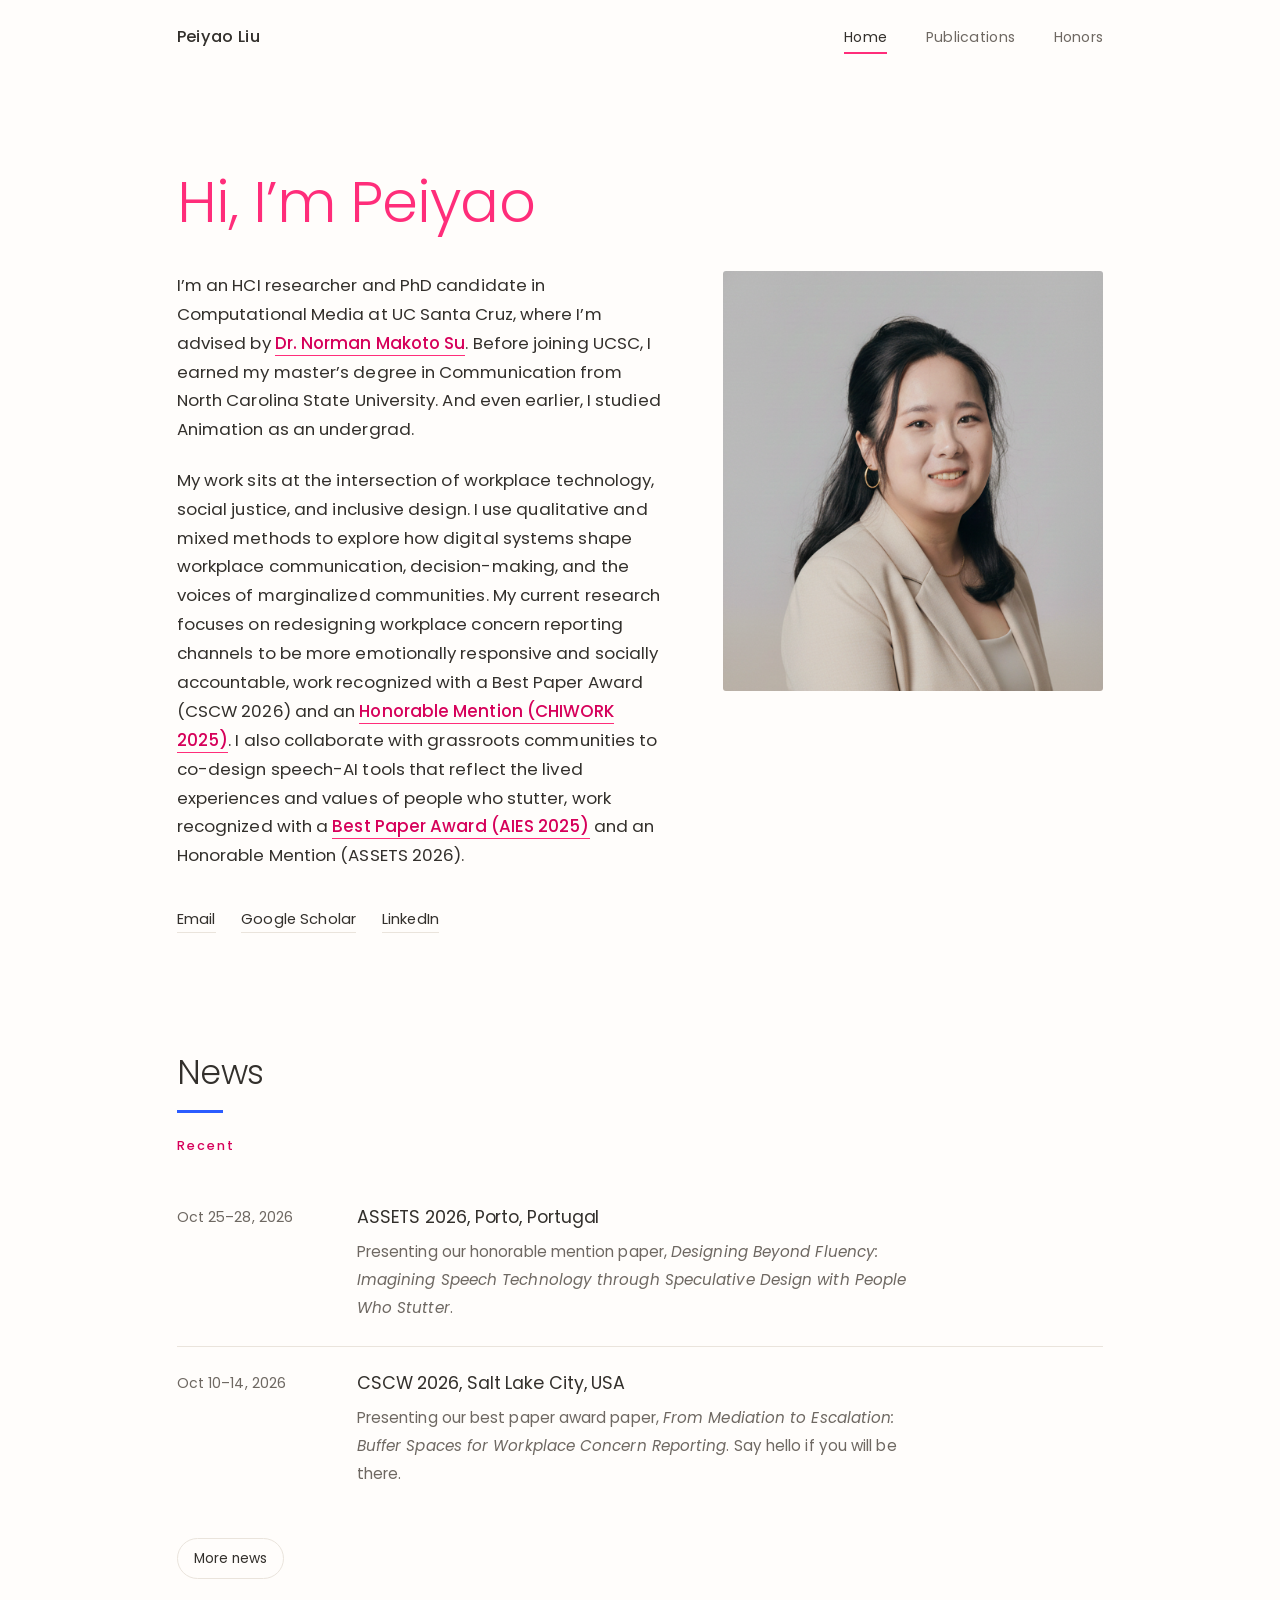
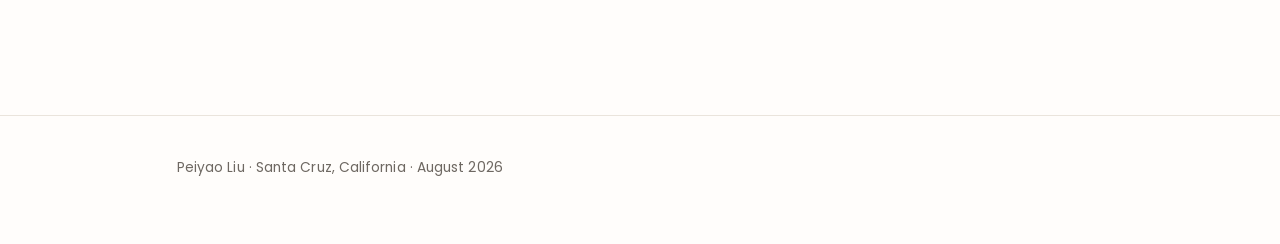
==== commit 43b63cd1: "Add award mentions across site: publications, honors, news, and bio - Mark ASSETS'26 paper as Honora" ====
--- a/index.html
+++ b/index.html
@@ -57,7 +57,7 @@
       <div style="display:flex;flex-wrap:wrap;gap:3.5rem;align-items:flex-start">
         <div style="flex:1 1 360px;min-width:0">
           <p style="max-width:none">I&rsquo;m an HCI researcher and PhD candidate in Computational Media at UC Santa Cruz, where I&rsquo;m advised by <a href="https://users.soe.ucsc.edu/~normsu/" target="_blank" rel="noopener" style="color:var(--pink-deep);font-weight:500;text-decoration:none;border-bottom:1.5px solid var(--pink)">Dr. Norman Makoto Su</a>. Before joining UCSC, I earned my master&rsquo;s degree in Communication from North Carolina State University. And even earlier, I studied Animation as an undergrad.</p>
-          <p style="max-width:none">My work sits at the intersection of workplace technology, social justice, and inclusive design. I use qualitative and mixed methods to explore how digital systems shape workplace communication, decision-making, and the voices of marginalized communities. My current research focuses on redesigning workplace concern reporting channels to be more emotionally responsive and socially accountable. I also collaborate with grassroots communities to co-design speech-AI tools that reflect the lived experiences and values of people who stutter.</p>
+          <p style="max-width:none">My work sits at the intersection of workplace technology, social justice, and inclusive design. I use qualitative and mixed methods to explore how digital systems shape workplace communication, decision-making, and the voices of marginalized communities. My current research focuses on redesigning workplace concern reporting channels to be more emotionally responsive and socially accountable, work recognized with a Best Paper Award (CSCW 2026) and an <a href="https://dl.acm.org/doi/pdf/10.1145/3729176.3729188" target="_blank" rel="noopener" style="color:var(--pink-deep);font-weight:500;text-decoration:none;border-bottom:1.5px solid var(--pink)">Honorable Mention (CHIWORK 2025)</a>. I also collaborate with grassroots communities to co-design speech-AI tools that reflect the lived experiences and values of people who stutter, work recognized with a <a href="https://ojs.aaai.org/index.php/AIES/article/view/36654/38792" target="_blank" rel="noopener" style="color:var(--pink-deep);font-weight:500;text-decoration:none;border-bottom:1.5px solid var(--pink)">Best Paper Award (AIES 2025)</a> and an Honorable Mention (ASSETS 2026).</p>
           <ul class="linkrow">
             <li><a href="mailto:pliu62@ucsc.edu">Email</a></li>
             <li><a href="https://scholar.google.com/citations?user=ZYNm7hAAAAAJ&amp;hl=en" rel="me">Google Scholar</a></li>
@@ -82,14 +82,14 @@
           <div class="entry__meta">Oct 10&ndash;14, 2026</div>
           <div>
             <h3 class="entry__title">CSCW 2026, Salt Lake City, USA</h3>
-            <p class="entry__body">Presenting <em>From Mediation to Escalation: Buffer Spaces for Workplace Concern Reporting</em>. Say hello if you will be there.</p>
+            <p class="entry__body">Presenting our best paper award paper, <em>From Mediation to Escalation: Buffer Spaces for Workplace Concern Reporting</em>. Say hello if you will be there.</p>
           </div>
         </li>
         <li class="entry entry--plain reveal" data-date="2026-10-28">
           <div class="entry__meta">Oct 25&ndash;28, 2026</div>
           <div>
             <h3 class="entry__title">ASSETS 2026, Porto, Portugal</h3>
-            <p class="entry__body">Presenting <em>Designing Beyond Fluency: Imagining Speech Technology through Speculative Design with People Who Stutter</em>.</p>
+            <p class="entry__body">Presenting our honorable mention paper, <em>Designing Beyond Fluency: Imagining Speech Technology through Speculative Design with People Who Stutter</em>.</p>
           </div>
         </li>
       </ul>
--- a/assets/style.css
+++ b/assets/style.css
@@ -253,7 +253,7 @@
 .cite { margin: 0 0 2rem; max-width: 76ch; }
 .cite:last-child { margin-bottom: 0; }
 .cite p { max-width: none; margin: 0; font-size: 0.97rem; line-height: 1.8; color: var(--ink-soft); }
-.cite strong { color: var(--pink-deep); font-weight: 600; }
+.cite strong { color: #C97A93; font-weight: 600; }
 .cite__title { color: var(--ink); font-weight: 400; }
 .cite__year { font-size: 0.8rem; font-weight: 500; letter-spacing: 0.16em; color: var(--pink-deep); margin: 2.8rem 0 1.5rem; }
 .cite__year--first { margin-top: 1.4rem; }
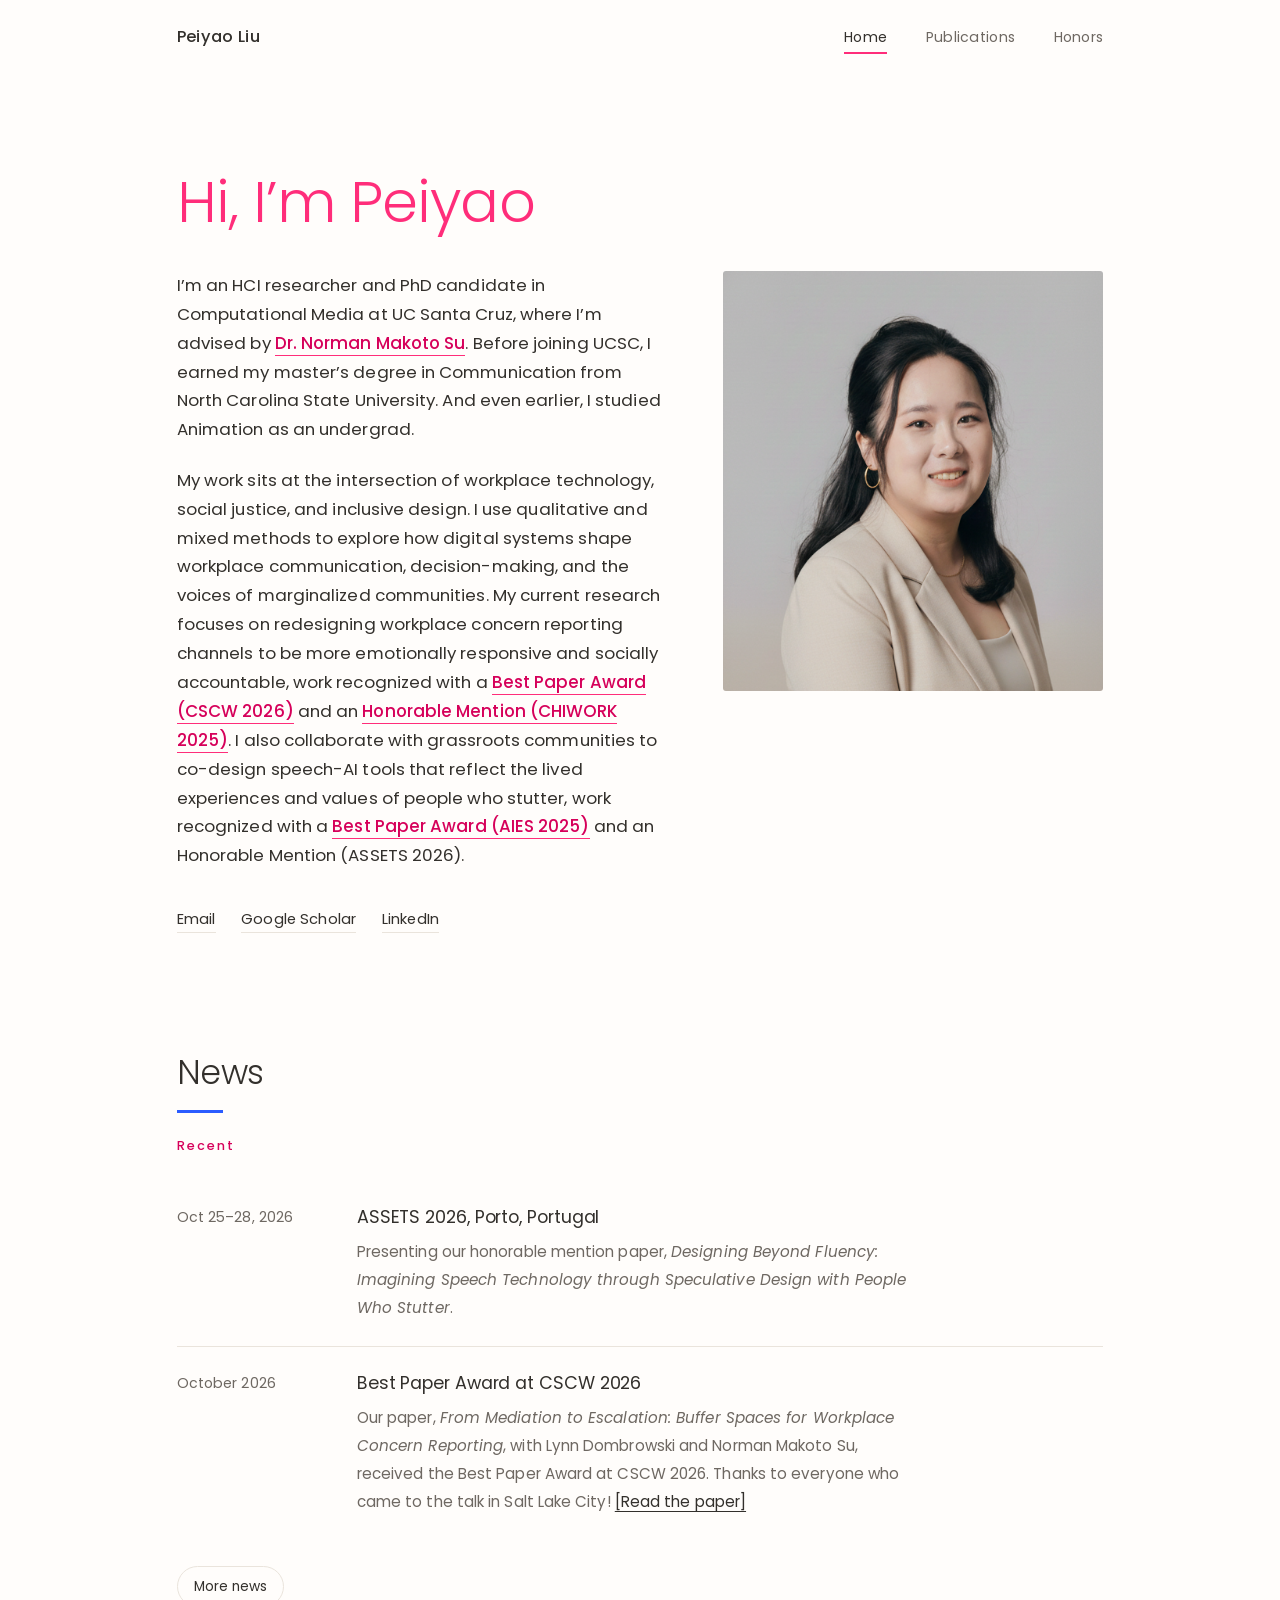
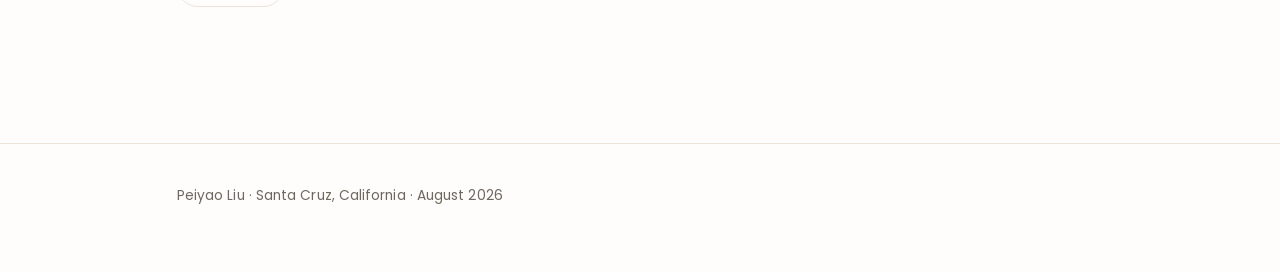
==== commit abf5ec73: "Add published CSCW 2026 paper link and update news Link the ACM DL version of the CSCW 2026 Best Pap" ====
--- a/index.html
+++ b/index.html
@@ -57,7 +57,7 @@
       <div style="display:flex;flex-wrap:wrap;gap:3.5rem;align-items:flex-start">
         <div style="flex:1 1 360px;min-width:0">
           <p style="max-width:none">I&rsquo;m an HCI researcher and PhD candidate in Computational Media at UC Santa Cruz, where I&rsquo;m advised by <a href="https://users.soe.ucsc.edu/~normsu/" target="_blank" rel="noopener" style="color:var(--pink-deep);font-weight:500;text-decoration:none;border-bottom:1.5px solid var(--pink)">Dr. Norman Makoto Su</a>. Before joining UCSC, I earned my master&rsquo;s degree in Communication from North Carolina State University. And even earlier, I studied Animation as an undergrad.</p>
-          <p style="max-width:none">My work sits at the intersection of workplace technology, social justice, and inclusive design. I use qualitative and mixed methods to explore how digital systems shape workplace communication, decision-making, and the voices of marginalized communities. My current research focuses on redesigning workplace concern reporting channels to be more emotionally responsive and socially accountable, work recognized with a Best Paper Award (CSCW 2026) and an <a href="https://dl.acm.org/doi/pdf/10.1145/3729176.3729188" target="_blank" rel="noopener" style="color:var(--pink-deep);font-weight:500;text-decoration:none;border-bottom:1.5px solid var(--pink)">Honorable Mention (CHIWORK 2025)</a>. I also collaborate with grassroots communities to co-design speech-AI tools that reflect the lived experiences and values of people who stutter, work recognized with a <a href="https://ojs.aaai.org/index.php/AIES/article/view/36654/38792" target="_blank" rel="noopener" style="color:var(--pink-deep);font-weight:500;text-decoration:none;border-bottom:1.5px solid var(--pink)">Best Paper Award (AIES 2025)</a> and an Honorable Mention (ASSETS 2026).</p>
+          <p style="max-width:none">My work sits at the intersection of workplace technology, social justice, and inclusive design. I use qualitative and mixed methods to explore how digital systems shape workplace communication, decision-making, and the voices of marginalized communities. My current research focuses on redesigning workplace concern reporting channels to be more emotionally responsive and socially accountable, work recognized with a <a href="https://dl.acm.org/doi/pdf/10.1145/3816937" target="_blank" rel="noopener" style="color:var(--pink-deep);font-weight:500;text-decoration:none;border-bottom:1.5px solid var(--pink)">Best Paper Award (CSCW 2026)</a> and an <a href="https://dl.acm.org/doi/pdf/10.1145/3729176.3729188" target="_blank" rel="noopener" style="color:var(--pink-deep);font-weight:500;text-decoration:none;border-bottom:1.5px solid var(--pink)">Honorable Mention (CHIWORK 2025)</a>. I also collaborate with grassroots communities to co-design speech-AI tools that reflect the lived experiences and values of people who stutter, work recognized with a <a href="https://ojs.aaai.org/index.php/AIES/article/view/36654/38792" target="_blank" rel="noopener" style="color:var(--pink-deep);font-weight:500;text-decoration:none;border-bottom:1.5px solid var(--pink)">Best Paper Award (AIES 2025)</a> and an Honorable Mention (ASSETS 2026).</p>
           <ul class="linkrow">
             <li><a href="mailto:pliu62@ucsc.edu">Email</a></li>
             <li><a href="https://scholar.google.com/citations?user=ZYNm7hAAAAAJ&amp;hl=en" rel="me">Google Scholar</a></li>
@@ -78,13 +78,6 @@
 
       <p class="cite__year cite__year--first" id="news-upcoming-label">Upcoming</p>
       <ul class="entries" id="news-upcoming">
-        <li class="entry entry--plain reveal" data-date="2026-10-14">
-          <div class="entry__meta">Oct 10&ndash;14, 2026</div>
-          <div>
-            <h3 class="entry__title">CSCW 2026, Salt Lake City, USA</h3>
-            <p class="entry__body">Presenting our best paper award paper, <em>From Mediation to Escalation: Buffer Spaces for Workplace Concern Reporting</em>. Say hello if you will be there.</p>
-          </div>
-        </li>
         <li class="entry entry--plain reveal" data-date="2026-10-28">
           <div class="entry__meta">Oct 25&ndash;28, 2026</div>
           <div>
@@ -96,6 +89,13 @@
 
       <p class="cite__year" id="news-recent-label">Recent</p>
       <ul class="entries" id="news-recent">
+        <li class="entry entry--plain reveal" data-date="2026-10-14">
+          <div class="entry__meta">October 2026</div>
+          <div>
+            <h3 class="entry__title">Best Paper Award at CSCW 2026</h3>
+            <p class="entry__body">Our paper, <em>From Mediation to Escalation: Buffer Spaces for Workplace Concern Reporting</em>, with Lynn Dombrowski and Norman Makoto Su, received the Best Paper Award at CSCW 2026. Thanks to everyone who came to the talk in Salt Lake City! <a href="https://dl.acm.org/doi/pdf/10.1145/3816937" target="_blank" rel="noopener">[Read the paper]</a></p>
+          </div>
+        </li>
         <li class="entry entry--plain reveal" data-date="2026-05-31">
           <div class="entry__meta">May 2026</div>
           <div>
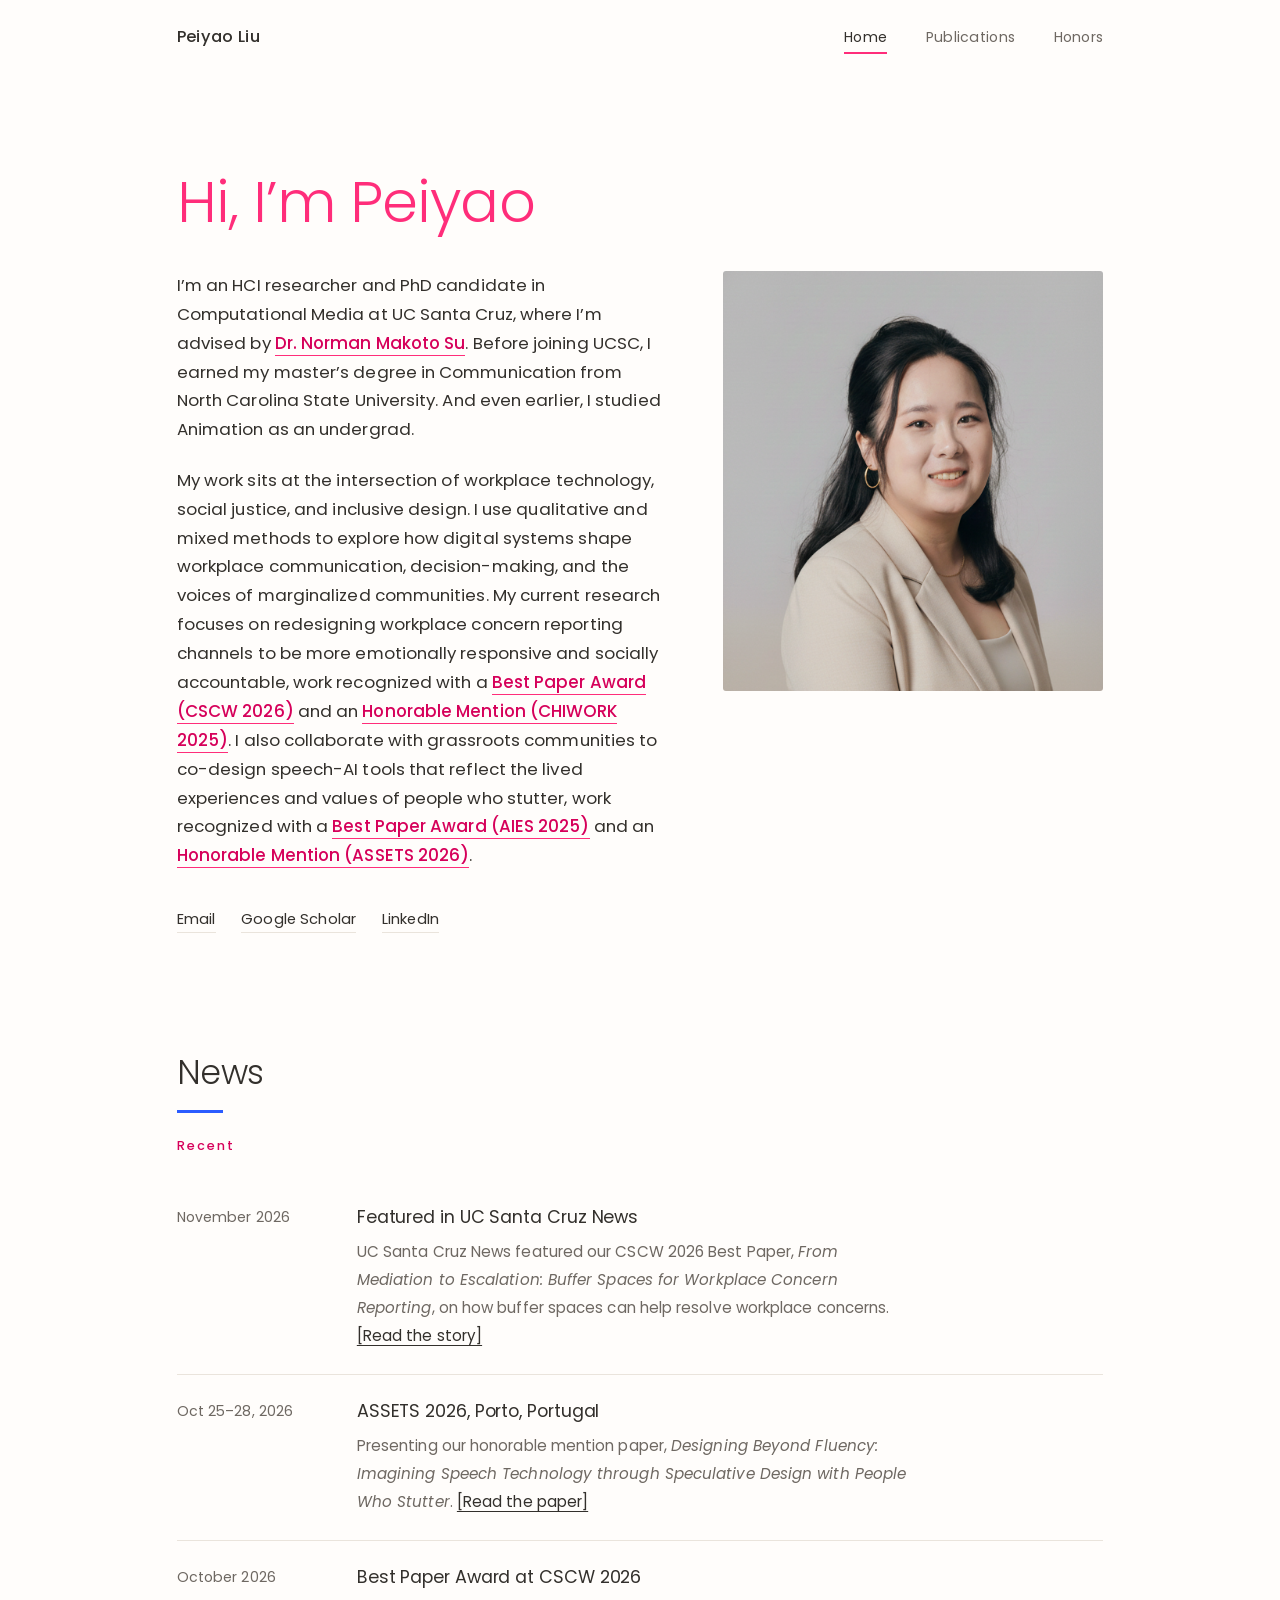
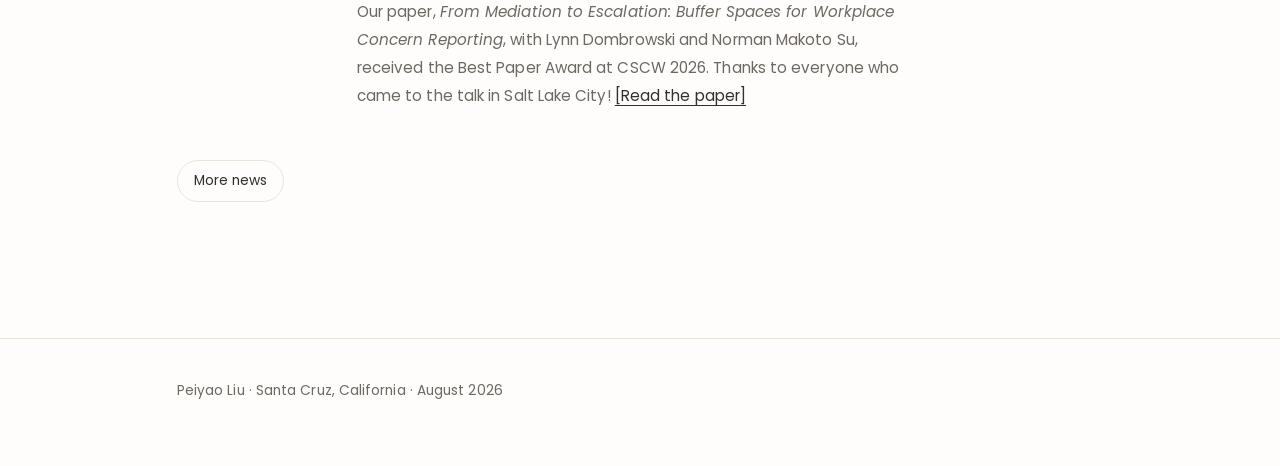
==== commit a21d762b: "Add ASSETS 2026 and Interspeech 2026 paper links, UCSC News item; show three news entries Co-Authore" ====
--- a/index.html
+++ b/index.html
@@ -57,7 +57,7 @@
       <div style="display:flex;flex-wrap:wrap;gap:3.5rem;align-items:flex-start">
         <div style="flex:1 1 360px;min-width:0">
           <p style="max-width:none">I&rsquo;m an HCI researcher and PhD candidate in Computational Media at UC Santa Cruz, where I&rsquo;m advised by <a href="https://users.soe.ucsc.edu/~normsu/" target="_blank" rel="noopener" style="color:var(--pink-deep);font-weight:500;text-decoration:none;border-bottom:1.5px solid var(--pink)">Dr. Norman Makoto Su</a>. Before joining UCSC, I earned my master&rsquo;s degree in Communication from North Carolina State University. And even earlier, I studied Animation as an undergrad.</p>
-          <p style="max-width:none">My work sits at the intersection of workplace technology, social justice, and inclusive design. I use qualitative and mixed methods to explore how digital systems shape workplace communication, decision-making, and the voices of marginalized communities. My current research focuses on redesigning workplace concern reporting channels to be more emotionally responsive and socially accountable, work recognized with a <a href="https://dl.acm.org/doi/pdf/10.1145/3816937" target="_blank" rel="noopener" style="color:var(--pink-deep);font-weight:500;text-decoration:none;border-bottom:1.5px solid var(--pink)">Best Paper Award (CSCW 2026)</a> and an <a href="https://dl.acm.org/doi/pdf/10.1145/3729176.3729188" target="_blank" rel="noopener" style="color:var(--pink-deep);font-weight:500;text-decoration:none;border-bottom:1.5px solid var(--pink)">Honorable Mention (CHIWORK 2025)</a>. I also collaborate with grassroots communities to co-design speech-AI tools that reflect the lived experiences and values of people who stutter, work recognized with a <a href="https://ojs.aaai.org/index.php/AIES/article/view/36654/38792" target="_blank" rel="noopener" style="color:var(--pink-deep);font-weight:500;text-decoration:none;border-bottom:1.5px solid var(--pink)">Best Paper Award (AIES 2025)</a> and an Honorable Mention (ASSETS 2026).</p>
+          <p style="max-width:none">My work sits at the intersection of workplace technology, social justice, and inclusive design. I use qualitative and mixed methods to explore how digital systems shape workplace communication, decision-making, and the voices of marginalized communities. My current research focuses on redesigning workplace concern reporting channels to be more emotionally responsive and socially accountable, work recognized with a <a href="https://dl.acm.org/doi/pdf/10.1145/3816937" target="_blank" rel="noopener" style="color:var(--pink-deep);font-weight:500;text-decoration:none;border-bottom:1.5px solid var(--pink)">Best Paper Award (CSCW 2026)</a> and an <a href="https://dl.acm.org/doi/pdf/10.1145/3729176.3729188" target="_blank" rel="noopener" style="color:var(--pink-deep);font-weight:500;text-decoration:none;border-bottom:1.5px solid var(--pink)">Honorable Mention (CHIWORK 2025)</a>. I also collaborate with grassroots communities to co-design speech-AI tools that reflect the lived experiences and values of people who stutter, work recognized with a <a href="https://ojs.aaai.org/index.php/AIES/article/view/36654/38792" target="_blank" rel="noopener" style="color:var(--pink-deep);font-weight:500;text-decoration:none;border-bottom:1.5px solid var(--pink)">Best Paper Award (AIES 2025)</a> and an <a href="https://dl.acm.org/doi/pdf/10.1145/3797867.3828991" target="_blank" rel="noopener" style="color:var(--pink-deep);font-weight:500;text-decoration:none;border-bottom:1.5px solid var(--pink)">Honorable Mention (ASSETS 2026)</a>.</p>
           <ul class="linkrow">
             <li><a href="mailto:pliu62@ucsc.edu">Email</a></li>
             <li><a href="https://scholar.google.com/citations?user=ZYNm7hAAAAAJ&amp;hl=en" rel="me">Google Scholar</a></li>
@@ -82,13 +82,20 @@
           <div class="entry__meta">Oct 25&ndash;28, 2026</div>
           <div>
             <h3 class="entry__title">ASSETS 2026, Porto, Portugal</h3>
-            <p class="entry__body">Presenting our honorable mention paper, <em>Designing Beyond Fluency: Imagining Speech Technology through Speculative Design with People Who Stutter</em>.</p>
+            <p class="entry__body">Presenting our honorable mention paper, <em>Designing Beyond Fluency: Imagining Speech Technology through Speculative Design with People Who Stutter</em>. <a href="https://dl.acm.org/doi/pdf/10.1145/3797867.3828991" target="_blank" rel="noopener">[Read the paper]</a></p>
           </div>
         </li>
       </ul>
 
       <p class="cite__year" id="news-recent-label">Recent</p>
       <ul class="entries" id="news-recent">
+        <li class="entry entry--plain reveal" data-date="2026-11-16">
+          <div class="entry__meta">November 2026</div>
+          <div>
+            <h3 class="entry__title">Featured in UC Santa Cruz News</h3>
+            <p class="entry__body">UC Santa Cruz News featured our CSCW 2026 Best Paper, <em>From Mediation to Escalation: Buffer Spaces for Workplace Concern Reporting</em>, on how buffer spaces can help resolve workplace concerns. <a href="https://news.ucsc.edu/2026/11/buffer-spaces-may-help-resolve-workplace-concerns/" target="_blank" rel="noopener">[Read the story]</a></p>
+          </div>
+        </li>
         <li class="entry entry--plain reveal" data-date="2026-10-14">
           <div class="entry__meta">October 2026</div>
           <div>
